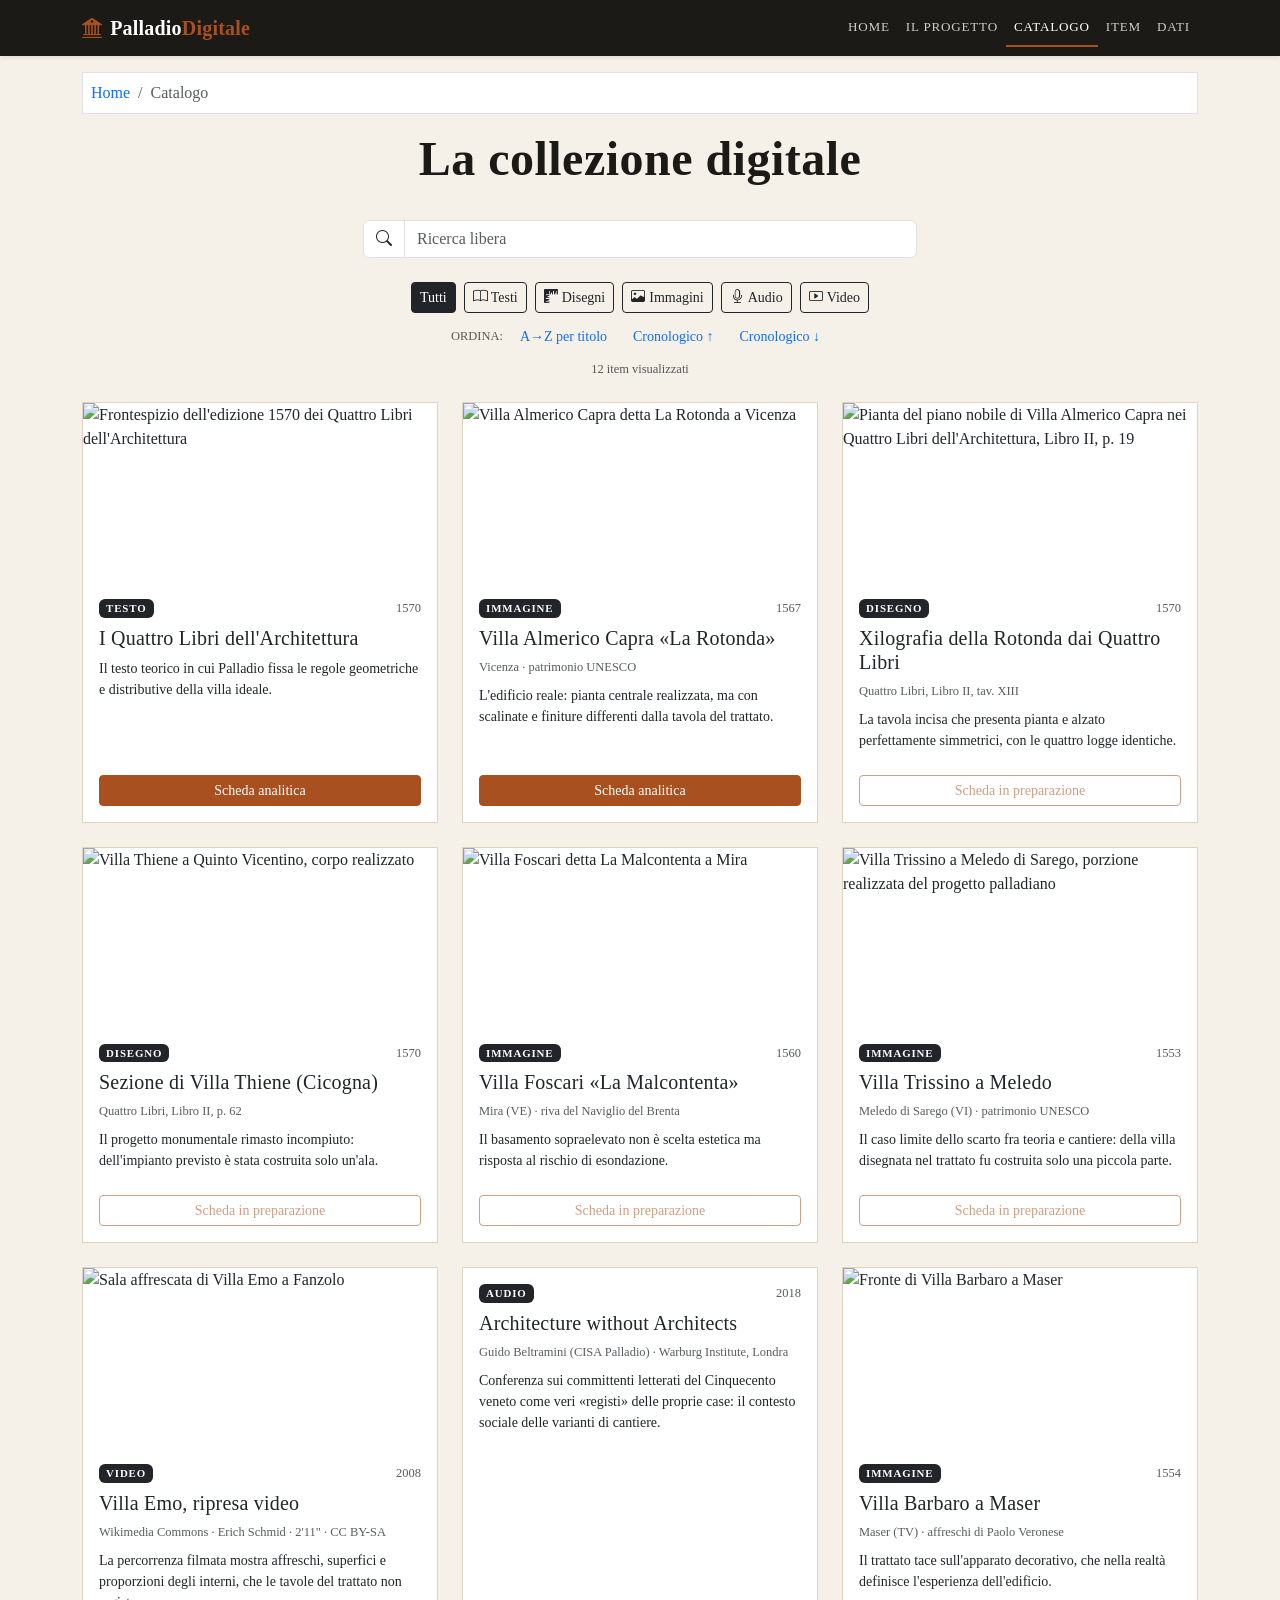
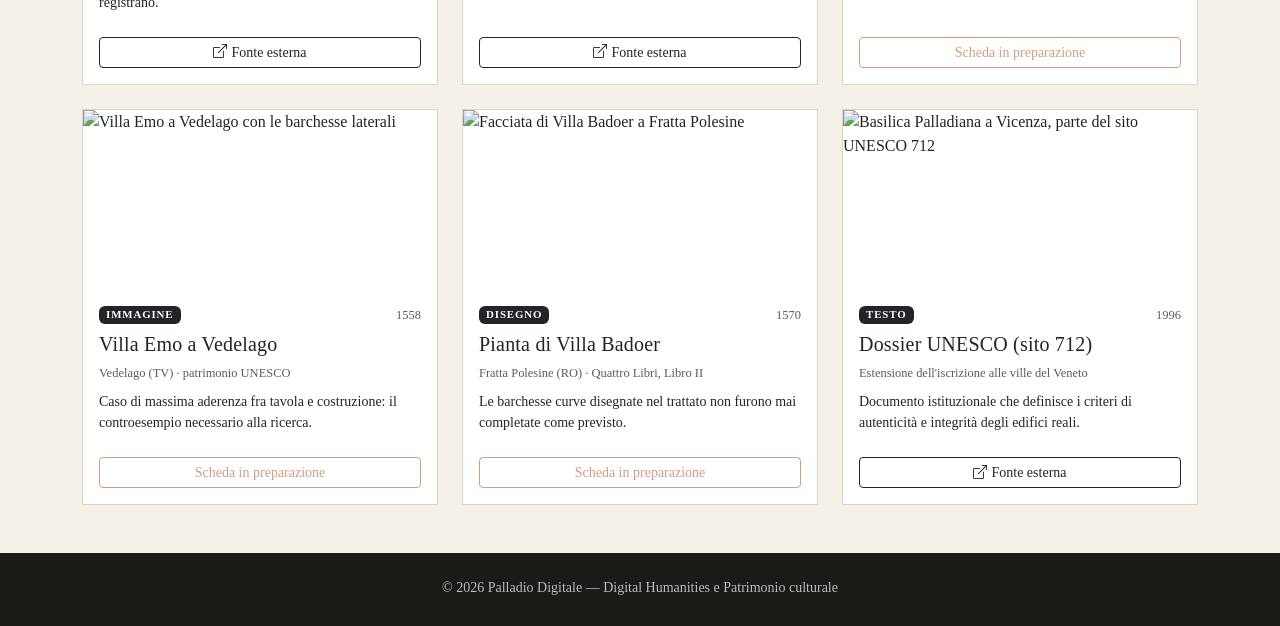
==== catalogo.html @ 064d3bd2 "Add files via upload" ====
<!DOCTYPE html>
<html lang="it">
<head>
    <meta charset="UTF-8">
    <meta name="viewport" content="width=device-width, initial-scale=1.0">
    <title>Catalogo degli item — Palladio Digitale</title>
    <meta name="description" content="Catalogo di 12 item eterogenei (testi, disegni, immagini, audio, video, dati) con navigazione per tipologia, ricerca libera, ordine alfabetico e cronologico.">
    <link href="https://cdn.jsdelivr.net/npm/bootstrap@5.3.3/dist/css/bootstrap.min.css" rel="stylesheet">
    <link href="https://cdn.jsdelivr.net/npm/bootstrap-icons@1.11.3/font/bootstrap-icons.min.css" rel="stylesheet">
    <link rel="stylesheet" href="css/style.css">
</head>
<body>

    <nav class="navbar navbar-expand-lg navbar-dark navbar-ink sticky-top shadow-sm">
        <div class="container">
            <a class="navbar-brand fw-bold" href="index.html">
                <i class="bi bi-bank2 me-2 text-primary"></i>Palladio<span class="text-primary">Digitale</span>
            </a>
            <button class="navbar-toggler" type="button" data-bs-toggle="collapse" data-bs-target="#navbarNav" aria-controls="navbarNav" aria-expanded="false" aria-label="Apri il menu di navigazione">
                <span class="navbar-toggler-icon"></span>
            </button>
            <div class="collapse navbar-collapse" id="navbarNav">
                <ul class="navbar-nav ms-auto">
                    <li class="nav-item"><a class="nav-link" href="index.html">Home</a></li>
                    <li class="nav-item"><a class="nav-link" href="progetto.html">Il progetto</a></li>
                    <li class="nav-item"><a class="nav-link active" aria-current="page" href="catalogo.html">Catalogo</a></li>
                    <li class="nav-item"><a class="nav-link" href="item-quattro-libri.html">Item</a></li>
                    <li class="nav-item"><a class="nav-link" href="dati.html">Dati</a></li>
                </ul>
            </div>
        </div>
    </nav>

    <nav class="container my-3" aria-label="Percorso di navigazione">
        <ol class="breadcrumb bg-white p-2 rounded-0 border">
            <li class="breadcrumb-item"><a href="index.html" class="text-decoration-none">Home</a></li>
            <li class="breadcrumb-item active" aria-current="page">Catalogo</li>
        </ol>
    </nav>

    <header class="container text-center mb-4">
        <h1 class="fw-bold display-5">La collezione digitale</h1>

        <!-- ACCESSO LIBERO — W3Schools HowTo "Filter List" adattato -->
        <form class="row justify-content-center g-2 my-4">
            <div class="col-12 col-md-6">
                <div class="input-group">
                    <span class="input-group-text bg-white"><i class="bi bi-search"></i></span>
                    <input type="search" class="form-control" id="ricerca-libera" placeholder="Ricerca libera">
                </div>
            </div>
        </form>

        <!-- ACCESSO TEMATICO/TIPOLOGICO -->
        <div class="d-flex flex-wrap justify-content-center gap-2 mb-2">
            <button type="button" class="btn btn-outline-dark btn-sm active" data-filtro="all">Tutti</button>
            <button type="button" class="btn btn-outline-dark btn-sm" data-filtro="testo"><i class="bi bi-book me-1"></i>Testi</button>
            <button type="button" class="btn btn-outline-dark btn-sm" data-filtro="disegno"><i class="bi bi-rulers me-1"></i>Disegni</button>
            <button type="button" class="btn btn-outline-dark btn-sm" data-filtro="immagine"><i class="bi bi-image me-1"></i>Immagini</button>
            <button type="button" class="btn btn-outline-dark btn-sm" data-filtro="audio"><i class="bi bi-mic me-1"></i>Audio</button>
            <button type="button" class="btn btn-outline-dark btn-sm" data-filtro="video"><i class="bi bi-play-btn me-1"></i>Video</button>
        </div>

        <!-- ACCESSO ALFABETICO E CRONOLOGICO -->
        <div class="d-flex flex-wrap justify-content-center align-items-center gap-2">
            <span class="xsmall text-muted text-uppercase">Ordina:</span>
            <button type="button" class="btn btn-link btn-sm text-decoration-none" data-ordine="titolo">A→Z per titolo</button>
            <button type="button" class="btn btn-link btn-sm text-decoration-none" data-ordine="anno">Cronologico ↑</button>
            <button type="button" class="btn btn-link btn-sm text-decoration-none" data-ordine="anno-desc">Cronologico ↓</button>
        </div>
        <p class="xsmall text-muted mt-2 mb-0" id="contatore-item"></p>
    </header>

    <main class="container mb-5">
        <div class="row row-cols-1 row-cols-md-2 row-cols-lg-3 g-4" id="griglia-item">

            <!-- ITEM 01 — TESTO (scheda analitica attiva) -->
            <div class="col item-card" data-tipo="testo" data-anno="1570" data-titolo="I Quattro Libri dell'Architettura, Libro II cap. XII">
                <article class="card card-item h-100">
                    <img class="card-thumb" src="https://commons.wikimedia.org/wiki/Special:FilePath/Houghton%20Typ%20525%2070.671%20I%20qvattro%20libri%20dell%27architettvra%20-%20frontispiece.jpg?width=600" alt="Frontespizio dell'edizione 1570 dei Quattro Libri dell'Architettura">
                    <div class="card-body">
                        <div class="d-flex justify-content-between mb-2">
                            <span class="badge bg-dark badge-tipo">Testo</span><span class="xsmall text-muted">1570</span>
                        </div>
                        <h2 class="h5">I Quattro Libri dell'Architettura</h2>
                        <p class="small mb-0">Il testo teorico in cui Palladio fissa le regole geometriche e distributive della villa ideale.</p>
                    </div>
                    <div class="card-footer bg-white border-0 pb-3">
                        <a href="item-quattro-libri.html" class="btn btn-primary btn-sm w-100">Scheda analitica</a>
                    </div>
                </article>
            </div>

            <!-- ITEM 02 — IMMAGINE (scheda analitica attiva) -->
            <div class="col item-card" data-tipo="immagine" data-anno="1567" data-titolo="Villa Almerico Capra detta La Rotonda">
                <article class="card card-item h-100">
                    <img class="card-thumb" src="https://commons.wikimedia.org/wiki/Special:FilePath/07-Villa-Rotonda-Palladio.jpg?width=600" alt="Villa Almerico Capra detta La Rotonda a Vicenza">
                    <div class="card-body">
                        <div class="d-flex justify-content-between mb-2">
                            <span class="badge bg-dark badge-tipo">Immagine</span><span class="xsmall text-muted">1567</span>
                        </div>
                        <h2 class="h5">Villa Almerico Capra «La Rotonda»</h2>
                        <p class="xsmall text-muted mb-2">Vicenza · patrimonio UNESCO</p>
                        <p class="small mb-0">L'edificio reale: pianta centrale realizzata, ma con scalinate e finiture differenti dalla tavola del trattato.</p>
                    </div>
                    <div class="card-footer bg-white border-0 pb-3">
                        <a href="item-rotonda.html" class="btn btn-primary btn-sm w-100">Scheda analitica</a>
                    </div>
                </article>
            </div>

            <!-- ITEM 03 — DISEGNO -->
            <div id="item-pianta-rotonda" class="col item-card" data-tipo="disegno" data-anno="1570" data-titolo="Xilografia della Rotonda dai Quattro Libri">
                <article class="card card-item h-100">
                    <img class="card-thumb" src="https://commons.wikimedia.org/wiki/Special:FilePath/Villa%20Almerico%20%28Villa%20Rotunda%29%2C%20from%20I%20quattro%20libri%20dell%27architettura%20di%20Andrea%20Palladio%20%28Book%202%2C%20page%2019%29%20MET%20DP109542.jpg?width=600" alt="Pianta del piano nobile di Villa Almerico Capra nei Quattro Libri dell'Architettura, Libro II, p. 19">
                    <div class="card-body">
                        <div class="d-flex justify-content-between mb-2">
                            <span class="badge bg-dark badge-tipo">Disegno</span><span class="xsmall text-muted">1570</span>
                        </div>
                        <h2 class="h5">Xilografia della Rotonda dai Quattro Libri</h2>
                        <p class="xsmall text-muted mb-2">Quattro Libri, Libro II, tav. XIII</p>
                        <p class="small mb-0">La tavola incisa che presenta pianta e alzato perfettamente simmetrici, con le quattro logge identiche.</p>
                    </div>
                    <div class="card-footer bg-white border-0 pb-3">
                        <!--href="#" è un collegamento fittizio: punta all'inizio della pagina corrente.-->
                        <a href="#" class="btn btn-outline-primary btn-sm w-100 placeholder-link">Scheda in preparazione</a>
                    </div>
                </article>
            </div>

            <!-- ITEM 04 — DISEGNO -->
            <div id="item-villa-thiene" class="col item-card" data-tipo="disegno" data-anno="1570" data-titolo="Disegno autografo di Villa Thiene">
                <article class="card card-item h-100">
                    <img class="card-thumb" src="https://upload.wikimedia.org/wikipedia/commons/0/0b/Villa_Thiene_Cicogna_pianta_prospetto_Quattro_Libri.jpg?width=600" alt="Villa Thiene a Quinto Vicentino, corpo realizzato">
                    <div class="card-body">
                        <div class="d-flex justify-content-between mb-2">
                            <span class="badge bg-dark badge-tipo">Disegno</span><span class="xsmall text-muted">1570</span>
                        </div>
                        <h2 class="h5">Sezione di Villa Thiene (Cicogna)</h2>
                        <p class="xsmall text-muted mb-2">Quattro Libri, Libro II, p. 62</p>
                        <p class="small mb-0">Il progetto monumentale rimasto incompiuto: dell'impianto previsto è stata costruita solo un'ala.</p>
                    </div>
                    <div class="card-footer bg-white border-0 pb-3">
                        <a href="#" class="btn btn-outline-primary btn-sm w-100 placeholder-link">Scheda in preparazione</a>
                    </div>
                </article>
            </div>

            <!-- ITEM 05 — IMMAGINE -->
            <div id="item-villa-foscari" class="col item-card" data-tipo="immagine" data-anno="1560" data-titolo="Villa Foscari detta La Malcontenta">
                <article class="card card-item h-100">
                    <img class="card-thumb" src="https://commons.wikimedia.org/wiki/Special:FilePath/Villa%20Foscari%2020070710-1.jpg?width=600" alt="Villa Foscari detta La Malcontenta a Mira">
                    <div class="card-body">
                        <div class="d-flex justify-content-between mb-2">
                            <span class="badge bg-dark badge-tipo">Immagine</span><span class="xsmall text-muted">1560</span>
                        </div>
                        <h2 class="h5">Villa Foscari «La Malcontenta»</h2>
                        <p class="xsmall text-muted mb-2">Mira (VE) · riva del Naviglio del Brenta</p>
                        <p class="small mb-0">Il basamento sopraelevato non è scelta estetica ma risposta al rischio di esondazione.</p>
                    </div>
                    <div class="card-footer bg-white border-0 pb-3">
                        <a href="#" class="btn btn-outline-primary btn-sm w-100 placeholder-link">Scheda in preparazione</a>
                    </div>
                </article>
            </div>

            <!-- ITEM 06 — IMMAGINE -->
             <div class="col item-card" data-tipo="immagine" data-anno="1553" data-titolo="Villa Trissino a Meledo, frammento realizzato">
                <article class="card card-item h-100">
                    <img class="card-thumb" src="https://commons.wikimedia.org/wiki/Special:FilePath/Meledo%20-%20Villa%20Trissino%2001.jpg?width=600" alt="Villa Trissino a Meledo di Sarego, porzione realizzata del progetto palladiano">
                    <div class="card-body">
                        <div class="d-flex justify-content-between mb-2">
                            <span class="badge bg-dark badge-tipo">Immagine</span><span class="xsmall text-muted">1553</span>
                        </div>
                        <h2 class="h5">Villa Trissino a Meledo</h2>
                        <p class="xsmall text-muted mb-2">Meledo di Sarego (VI) · patrimonio UNESCO</p>
                        <p class="small mb-0">Il caso limite dello scarto fra teoria e cantiere: della villa disegnata nel trattato fu costruita solo una piccola parte.</p>
                    </div>
                        <div class="card-footer bg-white border-0 pb-3">
                        <a href="#" class="btn btn-outline-primary btn-sm w-100 placeholder-link">Scheda in preparazione</a>
                    </div>
                </article>
            </div>

            <!-- ITEM 07 — VIDEO -->
            <div class="col item-card" data-tipo="video" data-anno="2008" data-titolo="Villa Emo a Fanzolo, ripresa video degli interni">
                <article class="card card-item h-100">
                    <img class="card-thumb" src="https://commons.wikimedia.org/wiki/Special:FilePath/Villa%20Emo%20Hall%20West.jpg?width=600" alt="Sala affrescata di Villa Emo a Fanzolo">
                    <div class="card-body">
                        <div class="d-flex justify-content-between mb-2">
                            <span class="badge bg-dark badge-tipo">Video</span><span class="xsmall text-muted">2008</span>
                        </div>
                        <h2 class="h5">Villa Emo, ripresa video</h2>
                        <p class="xsmall text-muted mb-2">Wikimedia Commons · Erich Schmid · 2'11" · CC BY-SA</p>
                        <p class="small mb-0">La percorrenza filmata mostra affreschi, superfici e proporzioni degli interni, che le tavole del trattato non registrano.</p>
                    </div>
                        <div class="card-footer bg-white border-0 pb-3">
                        <a href="https://commons.wikimedia.org/wiki/File:Villa_Emo.ogv" target="_blank" rel="noopener" class="btn btn-outline-dark btn-sm w-100">
                            <i class="bi bi-box-arrow-up-right me-1"></i>Fonte esterna
                        </a>
                    </div>
                </article>
            </div>

            <!-- ITEM 08 — AUDIO -->
            <div id="item-architecture-without-architects" class="col item-card" data-tipo="audio" data-anno="2018" data-titolo="Architecture without Architects, conferenza di Guido Beltramini (audio)">
                <article class="card card-item h-100">
                    <div class="card-body">
                        <div class="d-flex justify-content-between mb-2">
                            <span class="badge bg-dark badge-tipo">Audio</span><span class="xsmall text-muted">2018</span>
                        </div>
                        <h2 class="h5">Architecture without Architects</h2>
                        <p class="xsmall text-muted mb-2">Guido Beltramini (CISA Palladio) · Warburg Institute, Londra</p>
                        <p class="small mb-0">Conferenza sui committenti letterati del Cinquecento veneto come veri «registi» delle proprie case: il contesto sociale delle varianti di cantiere.</p>
                    </div>
                    <div class="card-footer bg-white border-0 pb-3">
                        <a href="https://archive.org/details/bb-guido-beltramini-architecture-without-architects-early-cinquecento-veneto" target="_blank" rel="noopener" class="btn btn-outline-dark btn-sm w-100">
                            <i class="bi bi-box-arrow-up-right me-1"></i>Fonte esterna
                        </a>
                    </div>
                </article>
            </div>

            <!-- ITEM 09 — IMMAGINE -->
            <div id="item-villa-barbaro" class="col item-card" data-tipo="immagine" data-anno="1554" data-titolo="Villa Barbaro e gli affreschi di Veronese">
                <article class="card card-item h-100">
                    <img class="card-thumb" src="https://commons.wikimedia.org/wiki/Special:FilePath/Villa%20Barbaro%20panoramica%20fronte%20Marcok.jpg?width=600" alt="Fronte di Villa Barbaro a Maser">
                    <div class="card-body">
                        <div class="d-flex justify-content-between mb-2">
                            <span class="badge bg-dark badge-tipo">Immagine</span><span class="xsmall text-muted">1554</span>
                        </div>
                        <h2 class="h5">Villa Barbaro a Maser</h2>
                        <p class="xsmall text-muted mb-2">Maser (TV) · affreschi di Paolo Veronese</p>
                        <p class="small mb-0">Il trattato tace sull'apparato decorativo, che nella realtà definisce l'esperienza dell'edificio.</p>
                    </div>
                    <div class="card-footer bg-white border-0 pb-3">
                        <a href="#" class="btn btn-outline-primary btn-sm w-100 placeholder-link">Scheda in preparazione</a>
                    </div>
                </article>
            </div>

            <!-- ITEM 10 — IMMAGINE -->
            <div id="item-villa-emo" class="col item-card" data-tipo="immagine" data-anno="1558" data-titolo="Villa Emo a Vedelago">
                <article class="card card-item h-100">
                    <img class="card-thumb" src="https://commons.wikimedia.org/wiki/Special:FilePath/Villa%20Emo.jpg?width=600" alt="Villa Emo a Vedelago con le barchesse laterali">
                    <div class="card-body">
                        <div class="d-flex justify-content-between mb-2">
                            <span class="badge bg-dark badge-tipo">Immagine</span><span class="xsmall text-muted">1558</span>
                        </div>
                        <h2 class="h5">Villa Emo a Vedelago</h2>
                        <p class="xsmall text-muted mb-2">Vedelago (TV) · patrimonio UNESCO</p>
                        <p class="small mb-0">Caso di massima aderenza fra tavola e costruzione: il controesempio necessario alla ricerca.</p>
                    </div>
                    <div class="card-footer bg-white border-0 pb-3">
                        <a href="#" class="btn btn-outline-primary btn-sm w-100 placeholder-link">Scheda in preparazione</a>
                    </div>
                </article>
            </div>

            <!-- ITEM 11 — DISEGNO -->
            <div id="item-villa-badoer" class="col item-card" data-tipo="disegno" data-anno="1570" data-titolo="Pianta di Villa Badoer e barchesse curve">
                <article class="card card-item h-100">
                    <img class="card-thumb" src="https://upload.wikimedia.org/wikipedia/commons/5/5f/Plan_by_Palladio_of_Villa_Badoer.jpg?width=600" alt="Facciata di Villa Badoer a Fratta Polesine">
                    <div class="card-body">
                        <div class="d-flex justify-content-between mb-2">
                            <span class="badge bg-dark badge-tipo">Disegno</span><span class="xsmall text-muted">1570</span>
                        </div>
                        <h2 class="h5">Pianta di Villa Badoer</h2>
                        <p class="xsmall text-muted mb-2">Fratta Polesine (RO) · Quattro Libri, Libro II</p>
                        <p class="small mb-0">Le barchesse curve disegnate nel trattato non furono mai completate come previsto.</p>
                    </div>
                    <div class="card-footer bg-white border-0 pb-3">
                        <a href="#" class="btn btn-outline-primary btn-sm w-100 placeholder-link">Scheda in preparazione</a>
                    </div>
                </article>
            </div>

            <!-- ITEM 12 — TESTO -->
            <div class="col item-card" data-tipo="testo" data-anno="1996" data-titolo="Dossier UNESCO delle ville palladiane del Veneto">
                <article class="card card-item h-100">
                    <img class="card-thumb" src="https://commons.wikimedia.org/wiki/Special:FilePath/Vicenza-Basilica%20palladiana.jpg?width=600" alt="Basilica Palladiana a Vicenza, parte del sito UNESCO 712">
                    <div class="card-body">
                        <div class="d-flex justify-content-between mb-2">
                            <span class="badge bg-dark badge-tipo">Testo</span><span class="xsmall text-muted">1996</span>
                        </div>
                        <h2 class="h5">Dossier UNESCO (sito 712)</h2>
                        <p class="xsmall text-muted mb-2">Estensione dell'iscrizione alle ville del Veneto</p>
                        <p class="small mb-0">Documento istituzionale che definisce i criteri di autenticità e integrità degli edifici reali.</p>
                    </div>
                    <div class="card-footer bg-white border-0 pb-3">
                        <a href="https://whc.unesco.org/en/list/712/" target="_blank" rel="noopener" class="btn btn-outline-dark btn-sm w-100">
                            <i class="bi bi-box-arrow-up-right me-1"></i>Fonte esterna
                        </a>
                    </div>
                </article>
            </div>

        </div>
    </main>

    <footer class="site-footer text-center py-4 mt-5">
        <div class="container">
            <p class="mb-1 small">© 2026 Palladio Digitale — Digital Humanities e Patrimonio culturale</p>
        </div>
    </footer>

    <script src="https://cdn.jsdelivr.net/npm/bootstrap@5.3.3/dist/js/bootstrap.bundle.min.js"></script>
    <script src="js/main.js"></script>
</body>
</html>
---- css/style.css ----
/* ============================================================
   Palladio Digitale — foglio di stile del progetto
   Sovrascrive/estende Bootstrap 5.3 con la palette del progetto
   ============================================================ */

:root {
  --pal-ink: #1c1a17;          /* pietra scura */
  --pal-stone: #f5f1e8;        /* pietra di Vicenza */
  --pal-terra: #a8501f;        /* cotto veneto */
  --pal-terra-dark: #7f3b14;
  --pal-sage: #5d6b52;         /* verde campagna */
  --pal-line: #ddd4c2;
}

/* Bootstrap usa le variabili --bs-*: le riscriviamo per avere
   btn-primary, text-primary ecc. nella palette del progetto. */
body {
  --bs-primary: var(--pal-terra);
  --bs-primary-rgb: 168, 80, 31;
  background-color: var(--pal-stone);
  color: var(--pal-ink);
  font-family: "Iowan Old Style", "Palatino Linotype", Palatino, Georgia, serif;
}

h1, h2, h3, h4, h5, h6, .navbar-brand {
  font-family: "Trajan Pro", "Optima", "Palatino Linotype", Georgia, serif;
  letter-spacing: 0.01em;
}

.text-primary { color: var(--pal-terra) !important; }
.bg-primary { background-color: var(--pal-terra) !important; }
.border-primary { border-color: var(--pal-terra) !important; }

.btn-primary {
  background-color: var(--pal-terra);
  border-color: var(--pal-terra);
}
.btn-primary:hover,
.btn-primary:focus {
  background-color: var(--pal-terra-dark);
  border-color: var(--pal-terra-dark);
}
.btn-outline-primary {
  color: var(--pal-terra);
  border-color: var(--pal-terra);
}
.btn-outline-primary:hover {
  background-color: var(--pal-terra);
  border-color: var(--pal-terra);
  color: #fff;
}

.bg-ink { background-color: var(--pal-ink) !important; }
.bg-stone { background-color: var(--pal-stone) !important; }
.text-sage { color: var(--pal-sage) !important; }

/* ---------- Navbar ---------- */
.navbar-ink {
  background-color: var(--pal-ink);
}
.navbar-ink .nav-link {
  color: rgba(255, 255, 255, 0.78);
  text-transform: uppercase;
  font-size: 0.82rem;
  letter-spacing: 0.06em;
}
.navbar-ink .nav-link:hover,
.navbar-ink .nav-link.active {
  color: #fff;
  border-bottom: 2px solid var(--pal-terra);
}

/* ---------- Hero ---------- */
.hero {
  background-color: var(--pal-ink);
  background-image:
    linear-gradient(rgba(15, 14, 12, 0.72), rgba(15, 14, 12, 0.82)),
    url("https://commons.wikimedia.org/wiki/Special:FilePath/07-Villa-Rotonda-Palladio.jpg?width=1600");
  background-size: cover;
  background-position: center;
  color: #fff;
}
.hero .lead { color: rgba(255, 255, 255, 0.86); }

.eyebrow {
  text-transform: uppercase;
  letter-spacing: 0.18em;
  font-size: 0.75rem;
  font-weight: 700;
  color: var(--pal-terra);
}

/* ---------- Titoli di sezione ---------- */
.section-title {
  border-bottom: 1px solid var(--pal-line);
  padding-bottom: 0.5rem;
  margin-bottom: 1.25rem;
}

/* ---------- Card degli item ---------- */
.card-item {
  background-color: #fff;
  border: 1px solid var(--pal-line);
  border-radius: 0;
  transition: transform 0.18s ease, box-shadow 0.18s ease;
}
.card-item:hover {
  transform: translateY(-4px);
  box-shadow: 0 12px 24px rgba(28, 26, 23, 0.12);
}
.card-item .card-thumb {
  height: 180px;
  object-fit: cover;
  width: 100%;
  filter: saturate(0.9);
}
.badge-tipo {
  text-transform: uppercase;
  letter-spacing: 0.08em;
  font-size: 0.68rem;
}

/* ---------- Tabelle dati ---------- */
.table-dati th { white-space: nowrap; }
.uri-mono {
  font-family: ui-monospace, SFMono-Regular, Menlo, monospace;
  font-size: 0.82rem;
}

/* ---------- Pagina item ---------- */
.item-figure img {
  width: 100%;
  border: 1px solid var(--pal-line);
  background: #fff;
}
.meta-table th {
  width: 30%;
  font-family: ui-monospace, SFMono-Regular, Menlo, monospace;
  font-size: 0.8rem;
  color: var(--pal-terra-dark);
  font-weight: 600;
}
aside .sticky-aside { top: 90px; }

/* ---------- Mappa Leaflet ---------- */
#map {
  height: 460px;
  width: 100%;
  border: 1px solid var(--pal-line);
}
.leaflet-popup-content { font-family: Georgia, serif; }

/* ---------- Timeline semplice (metodo di accesso temporale) ---------- */
.timeline {
  list-style: none;
  padding-left: 1.5rem;
  border-left: 2px solid var(--pal-line);
  margin: 0;
}
.timeline li {
  position: relative;
  padding-bottom: 1.25rem;
}
.timeline li::before {
  content: "";
  position: absolute;
  left: -1.95rem;
  top: 0.4rem;
  width: 0.7rem;
  height: 0.7rem;
  background: var(--pal-terra);
  border-radius: 50%;
}
.timeline .anno {
  font-family: ui-monospace, SFMono-Regular, Menlo, monospace;
  color: var(--pal-terra-dark);
  font-weight: 700;
  margin-right: 0.4rem;
}

/* ---------- Link placeholder (struttura visibile, link non attivo) ---------- */
.placeholder-link {
  opacity: 0.55;
  pointer-events: none;
}
.placeholder-badge {
  font-size: 0.65rem;
  text-transform: uppercase;
  letter-spacing: 0.08em;
}

/* ---------- Footer ---------- */
footer.site-footer {
  background-color: var(--pal-ink);
  color: rgba(255, 255, 255, 0.7);
}
footer.site-footer a { color: rgba(255, 255, 255, 0.85); }

/* ---------- Utility ---------- */
.xsmall { font-size: 0.78rem; }
.hidden-item { display: none !important; } /* Viene usata da JavaScript per nascondere le schede che non corrispondono ai filtri o alla ricerca */

/* ---------- Intestazione di pagina interna ---------- */
.page-header {
  background-color: var(--pal-stone);
  border-bottom: 3px solid var(--pal-terra);
}
.page-header h1 { color: var(--pal-ink); }
.page-header .lead { max-width: 100%; color: #5c554b; }
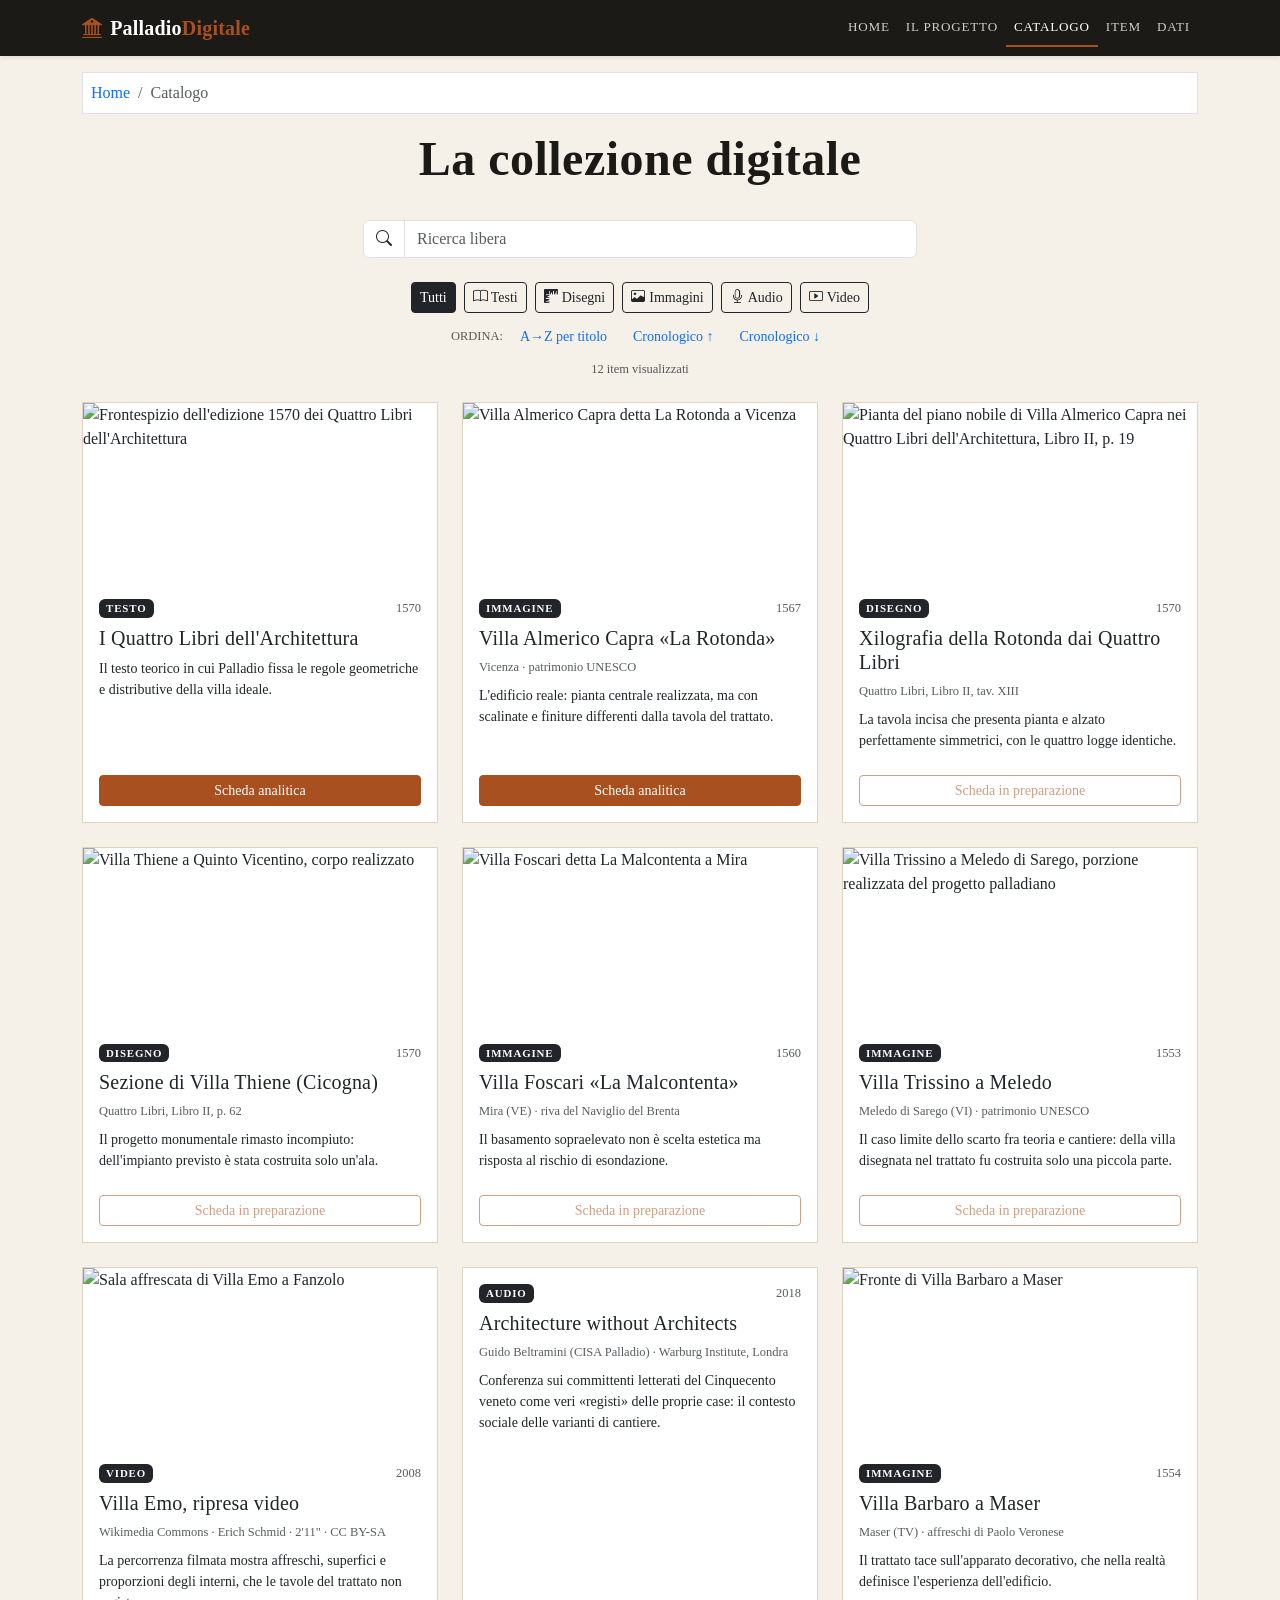
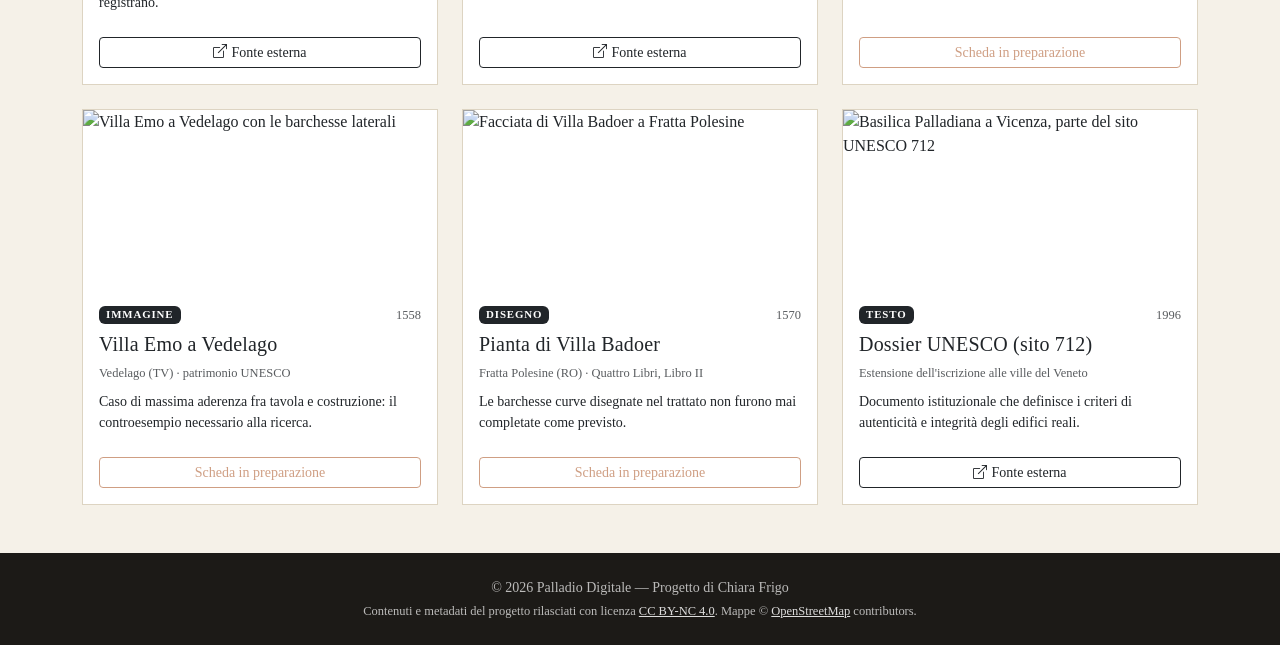
==== commit a740cf4f: "Update catalogo.html" ====
--- a/catalogo.html
+++ b/catalogo.html
@@ -300,7 +300,12 @@
 
     <footer class="site-footer text-center py-4 mt-5">
         <div class="container">
-            <p class="mb-1 small">© 2026 Palladio Digitale — Digital Humanities e Patrimonio culturale</p>
+            <p class="mb-1 small">© 2026 Palladio Digitale — Progetto di Chiara Frigo</p>
+            <p class="mb-0 xsmall">
+                Contenuti e metadati del progetto rilasciati con licenza
+                <a href="https://creativecommons.org/licenses/by-nc/4.0/" target="_blank" rel="noopener">CC BY-NC 4.0</a>.
+                Mappe © <a href="https://www.openstreetmap.org/copyright" target="_blank" rel="noopener">OpenStreetMap</a> contributors.
+            </p>
         </div>
     </footer>
 
